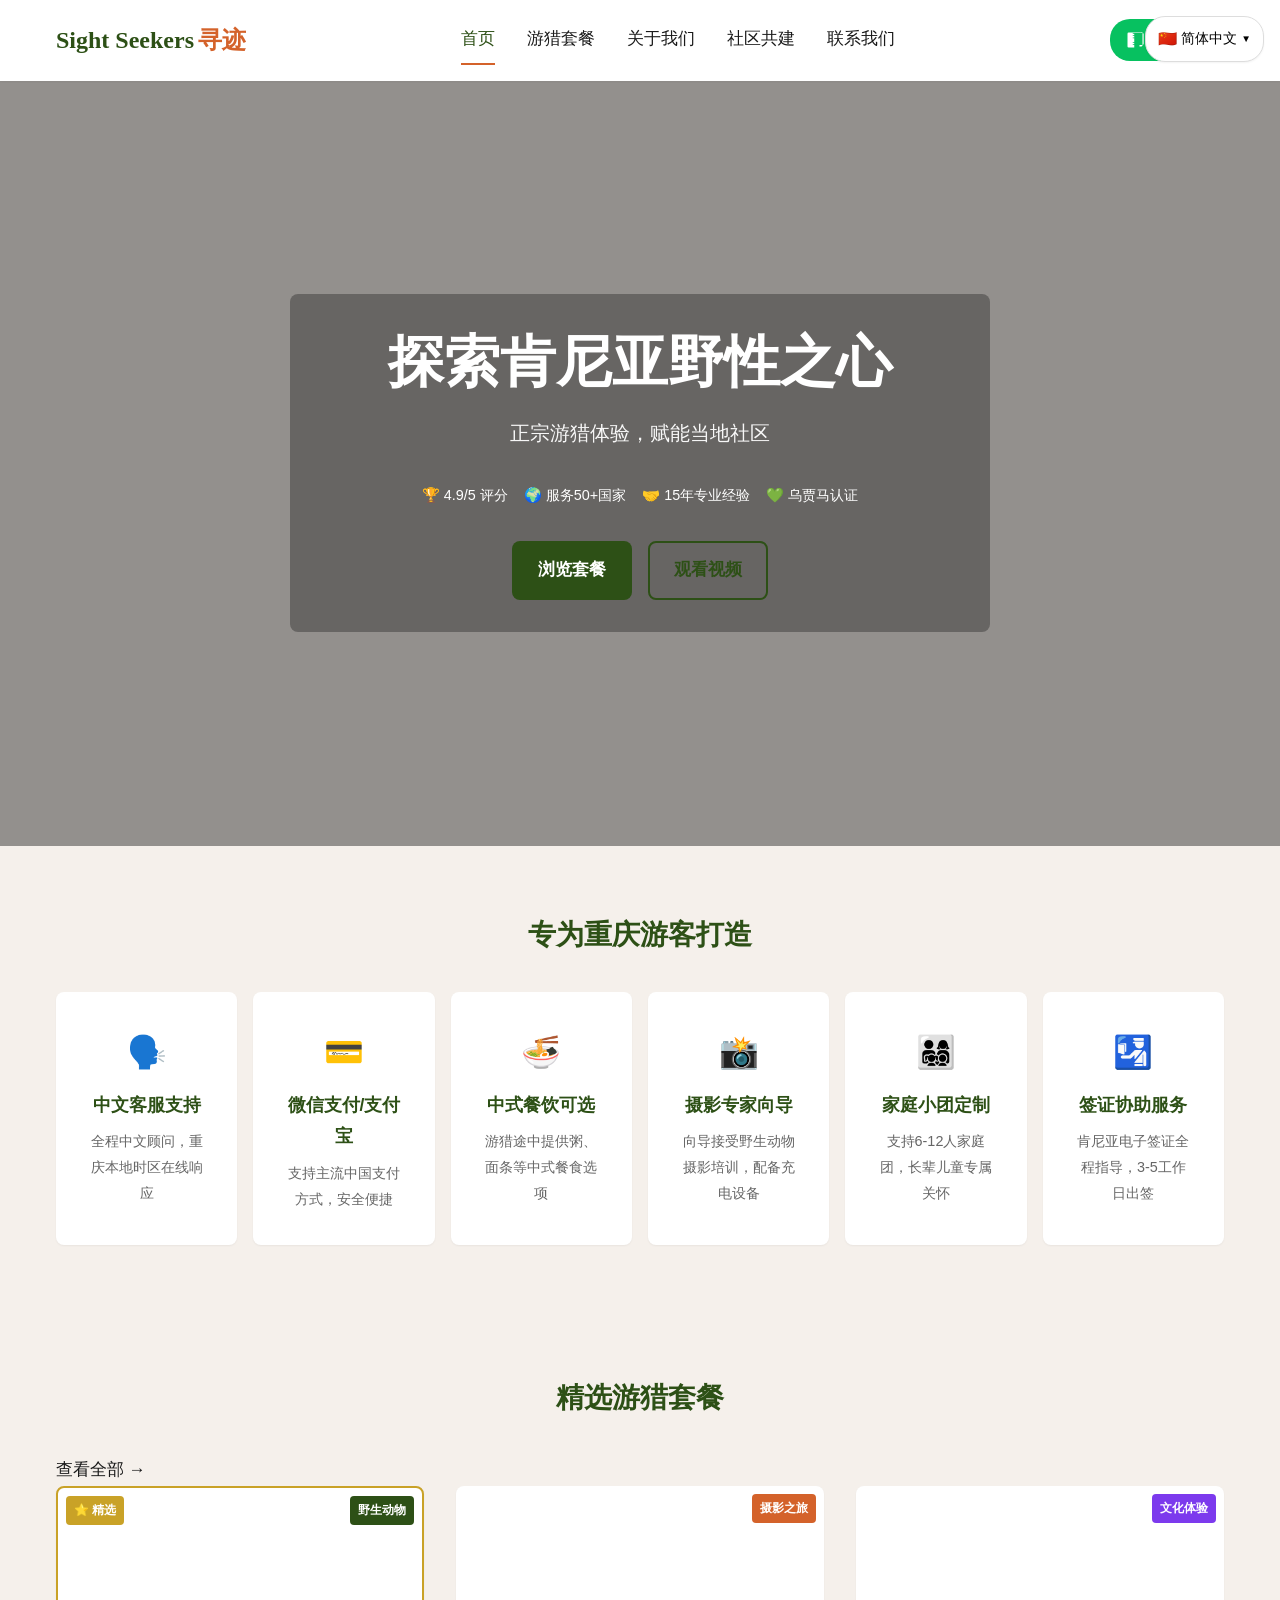
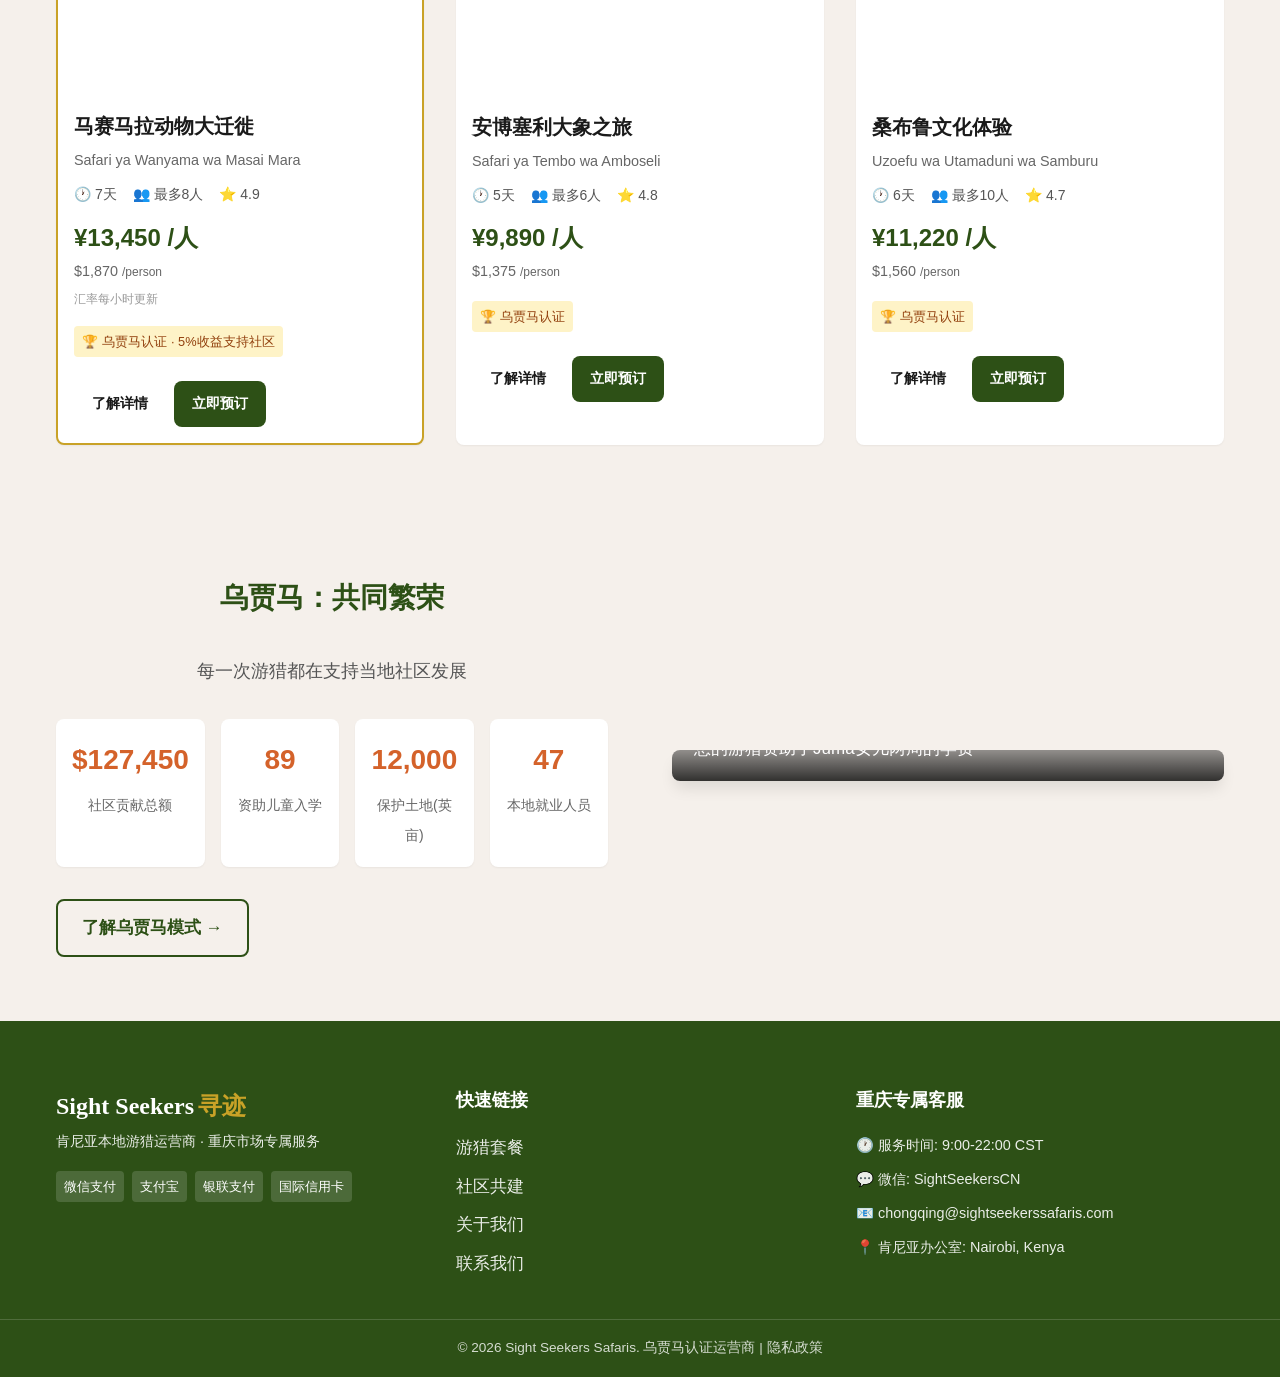
==== index.html @ 6fc40a9f "Initial commit" ====
<!DOCTYPE html>
<html lang="zh-CN">
<head>
  <meta charset="UTF-8" />
  <meta name="viewport" content="width=device-width, initial-scale=1.0" />
  
  <!-- Baidu SEO -->
  <meta name="keywords" content="肯尼亚游猎,重庆出发,马赛马拉,动物大迁徙,非洲safari,肯尼亚旅游,微信支付" />
  <meta name="description" content="寻迹游猎 - 重庆专属肯尼亚游猎服务。正宗非洲野生动物体验，支持微信支付，中文客服全程陪同。乌贾马社区共建，每一次旅行都支持当地发展。" />
  <meta name="baidu-site-verification" content="REPLACE_WITH_YOUR_BAIDU_CODE" />
  
  <!-- Open Graph / WeChat Share -->
  <meta property="og:title" content="寻迹游猎 | 肯尼亚正宗游猎体验" />
  <meta property="og:description" content="重庆出发，探索非洲野性之心。微信支付✓ 中文服务✓ 小团定制✓" />
  <meta property="og:image" content="/images/og-share.jpg" />
  <meta property="og:image:width" content="1200" />
  <meta property="og:image:height" content="630" />
  <meta property="og:type" content="website" />
  <meta property="og:locale" content="zh_CN" />
  
  <!-- Hreflang for SEO -->
  <link rel="alternate" hreflang="en" href="https://www.sightseekerssafaris.com/" />
  <link rel="alternate" hreflang="zh-CN" href="https://www.sightseekerssafaris.com/zh/" />
  <link rel="alternate" hreflang="sw" href="https://www.sightseekerssafaris.com/sw/" />
  <link rel="alternate" hreflang="x-default" href="https://www.sightseekerssafaris.com/" />
  
  <title>寻迹游猎 | 肯尼亚游猎专家 - 重庆专属服务</title>
  
  <!-- Stylesheets -->
  <link rel="stylesheet" href="/css/main.css" />
  <link rel="stylesheet" href="/css/china.css" />
  
  <!-- Preconnect for performance -->
  <link rel="preconnect" href="https://fonts.googleapis.com" />
  <link rel="dns-prefetch" href="https://api.exchangerate-api.com" />
</head>
<body class="font-chinese bg-neutral-light text-neutral-dark">

  <!-- Language Switcher -->
  <div class="lang-switcher" id="langSwitcher">
    <button class="lang-btn" aria-expanded="false" aria-label="切换语言">
      <span class="flag">🇨🇳</span> 简体中文 <span class="arrow">▼</span>
    </button>
    <ul class="lang-dropdown" role="menu">
      <li role="menuitem"><a href="#" data-lang="en"><span class="flag">🇺🇸</span> English</a></li>
      <li role="menuitem"><a href="#" data-lang="zh" class="active"><span class="flag">🇨🇳</span> 简体中文</a></li>
      <li role="menuitem"><a href="#" data-lang="sw"><span class="flag">🇰🇪</span> Kiswahili</a></li>
    </ul>
  </div>

  <!-- Header -->
  <header class="site-header">
    <div class="container header-inner">
      <a href="/" class="logo">
        <span class="logo-text">Sight Seekers<span class="logo-cn">寻迹</span></span>
      </a>
      
      <button class="menu-toggle" aria-label="Toggle menu" aria-expanded="false">
        <span class="hamburger"></span>
      </button>
      
      <nav class="main-nav" aria-label="主导航">
        <a href="/" class="active" data-i18n="nav.home">首页</a>
        <a href="/packages.html" data-i18n="nav.packages">游猎套餐</a>
        <a href="/about.html" data-i18n="nav.about">关于我们</a>
        <a href="/about.html#ujamaa" data-i18n="nav.ujamaa">社区共建</a>
        <a href="/contact.html" data-i18n="nav.contact">联系我们</a>
      </nav>
      
      <!-- WeChat CTA -->
      <button class="wechat-cta" id="wechatBtn" aria-label="添加微信客服">
        <svg class="wechat-icon" viewBox="0 0 24 24"><path fill="currentColor" d="M20.5 2h-17A1.5 1.5 0 002 3.5v17A1.5 1.5 0 003.5 22H11v-3.5h-2v-1h2v-2H9v-1h2V9.5H9v-1h2V6.5h-2v-1h2V3.5h-2v-1h13a1.5 1.5 0 011.5 1.5v13a1.5 1.5 0 01-1.5 1.5H18v2h2.5a1.5 1.5 0 001.5-1.5v-17A1.5 1.5 0 0020.5 2z"/></svg>
        <span class="wechat-text" data-i18n="wechat.scan">扫码咨询</span>
      </button>
    </div>
  </header>

  <!-- Hero Section -->
  <section class="hero" style="background-image: linear-gradient(rgba(0,0,0,0.4), rgba(0,0,0,0.4)), url('/images/placeholder-hero.webp');">
    <div class="container hero-content">
      <h1 class="hero-title" data-i18n="hero.title">探索肯尼亚野性之心</h1>
      <p class="hero-subtitle" data-i18n="hero.subtitle">重庆专属游猎服务 · 微信支付 ✓ 中文客服 ✓ 小团定制 ✓</p>
      
      <div class="trust-bar">
        <span>🏆 <span data-i18n="trust.rating">4.9/5 评分</span></span>
        <span>🌍 <span data-i18n="trust.countries">服务50+国家</span></span>
        <span>🤝 <span data-i18n="trust.experience">15年专业经验</span></span>
        <span>💚 <span data-i18n="trust.ujamaa">乌贾马认证</span></span>
      </div>
      
      <div class="hero-ctas">
        <a href="/packages.html" class="btn btn-primary" data-i18n="hero.browse">浏览套餐</a>
        <button class="btn btn-outline" id="videoBtn" data-i18n="hero.video">观看视频</button>
      </div>
    </div>
  </section>

  <!-- China-Specific Value Props -->
  <section class="china-features section">
    <div class="container">
      <h2 class="section-title" data-i18n="china.title">专为重庆游客打造</h2>
      <div class="features-grid">
        <div class="feature-card">
          <div class="feature-icon">🗣️</div>
          <h3 data-i18n="china.support.title">中文客服支持</h3>
          <p data-i18n="china.support.desc">全程中文顾问，重庆本地时区在线响应</p>
        </div>
        <div class="feature-card">
          <div class="feature-icon">💳</div>
          <h3 data-i18n="china.payment.title">微信支付/支付宝</h3>
          <p data-i18n="china.payment.desc">支持主流中国支付方式，安全便捷</p>
        </div>
        <div class="feature-card">
          <div class="feature-icon">🍜</div>
          <h3 data-i18n="china.dining.title">中式餐饮可选</h3>
          <p data-i18n="china.dining.desc">游猎途中提供粥、面条等中式餐食选项</p>
        </div>
        <div class="feature-card">
          <div class="feature-icon">📸</div>
          <h3 data-i18n="china.photo.title">摄影专家向导</h3>
          <p data-i18n="china.photo.desc">向导接受野生动物摄影培训，配备充电设备</p>
        </div>
        <div class="feature-card">
          <div class="feature-icon">👨‍👩‍👧‍👦</div>
          <h3 data-i18n="china.groups.title">家庭小团定制</h3>
          <p data-i18n="china.groups.desc">支持6-12人家庭团，长辈儿童专属关怀</p>
        </div>
        <div class="feature-card">
          <div class="feature-icon">🛂</div>
          <h3 data-i18n="china.visa.title">签证协助服务</h3>
          <p data-i18n="china.visa.desc">肯尼亚电子签证全程指导，3-5工作日出签</p>
        </div>
      </div>
    </div>
  </section>

  <!-- Featured Packages -->
  <section class="packages-preview section">
    <div class="container">
      <div class="section-header">
        <h2 class="section-title" data-i18n="packages.title">精选游猎套餐</h2>
        <a href="/packages.html" class="view-all" data-i18n="packages.viewAll">查看全部 →</a>
      </div>
      
      <div class="packages-grid">
        <!-- Package Card 1 -->
        <article class="package-card featured" data-package="masai-mara">
          <div class="package-image">
            <img src="/images/placeholder-package.webp" alt="马赛马拉动物大迁徙" loading="lazy" />
            <span class="badge featured-badge" data-i18n="packages.badge.featured">⭐ 精选</span>
            <span class="badge wildlife-badge" data-i18n="packages.badge.wildlife">野生动物</span>
          </div>
          <div class="package-content">
            <h3 class="package-title" data-i18n="packages.masai.title">马赛马拉动物大迁徙</h3>
            <p class="package-subtitle">Safari ya Wanyama wa Masai Mara</p>
            
            <div class="package-meta">
              <span>🕐 <span data-i18n="packages.duration" data-days="7">7天</span></span>
              <span>👥 <span data-i18n="packages.maxGuests" data-count="8">最多8人</span></span>
              <span>⭐ 4.9</span>
            </div>
            
            <div class="package-price" data-price-usd="1870">
              <span class="price-cny">¥13,450 <small>/人</small></span>
              <span class="price-usd">$1,870 <small>/person</small></span>
              <small class="rate-note" data-i18n="packages.rateNote">汇率每小时更新</small>
            </div>
            
            <div class="ujamaa-badge">
              🏆 <span data-i18n="ujamaa.certified">乌贾马认证</span> · 5%收益支持社区
            </div>
            
            <div class="package-actions">
              <a href="/package-detail.html?pkg=masai-mara" class="btn btn-sm" data-i18n="packages.learnMore">了解详情</a>
              <button class="btn btn-primary btn-sm" data-book="masai-mara" data-i18n="packages.bookNow">立即预订</button>
            </div>
          </div>
        </article>
        
        <!-- Package Card 2 -->
        <article class="package-card" data-package="amboseli">
          <div class="package-image">
            <img src="/images/placeholder-package.webp" alt="安博塞利大象之旅" loading="lazy" />
            <span class="badge photography-badge" data-i18n="packages.badge.photography">摄影之旅</span>
          </div>
          <div class="package-content">
            <h3 class="package-title" data-i18n="packages.amboseli.title">安博塞利大象之旅</h3>
            <p class="package-subtitle">Safari ya Tembo wa Amboseli</p>
            <div class="package-meta">
              <span>🕐 <span data-i18n="packages.duration" data-days="5">5天</span></span>
              <span>👥 <span data-i18n="packages.maxGuests" data-count="6">最多6人</span></span>
              <span>⭐ 4.8</span>
            </div>
            <div class="package-price" data-price-usd="1375">
              <span class="price-cny">¥9,890 <small>/人</small></span>
              <span class="price-usd">$1,375 <small>/person</small></span>
            </div>
            <div class="ujamaa-badge">🏆 <span data-i18n="ujamaa.certified">乌贾马认证</span></div>
            <div class="package-actions">
              <a href="/package-detail.html?pkg=amboseli" class="btn btn-sm" data-i18n="packages.learnMore">了解详情</a>
              <button class="btn btn-primary btn-sm" data-book="amboseli" data-i18n="packages.bookNow">立即预订</button>
            </div>
          </div>
        </article>
        
        <!-- Package Card 3 -->
        <article class="package-card" data-package="samburu">
          <div class="package-image">
            <img src="/images/placeholder-package.webp" alt="桑布鲁文化体验" loading="lazy" />
            <span class="badge cultural-badge" data-i18n="packages.badge.cultural">文化体验</span>
          </div>
          <div class="package-content">
            <h3 class="package-title" data-i18n="packages.samburu.title">桑布鲁文化体验</h3>
            <p class="package-subtitle">Uzoefu wa Utamaduni wa Samburu</p>
            <div class="package-meta">
              <span>🕐 <span data-i18n="packages.duration" data-days="6">6天</span></span>
              <span>👥 <span data-i18n="packages.maxGuests" data-count="10">最多10人</span></span>
              <span>⭐ 4.7</span>
            </div>
            <div class="package-price" data-price-usd="1560">
              <span class="price-cny">¥11,230 <small>/人</small></span>
              <span class="price-usd">$1,560 <small>/person</small></span>
            </div>
            <div class="ujamaa-badge">🏆 <span data-i18n="ujamaa.certified">乌贾马认证</span></div>
            <div class="package-actions">
              <a href="/package-detail.html?pkg=samburu" class="btn btn-sm" data-i18n="packages.learnMore">了解详情</a>
              <button class="btn btn-primary btn-sm" data-book="samburu" data-i18n="packages.bookNow">立即预订</button>
            </div>
          </div>
        </article>
      </div>
    </div>
  </section>

  <!-- Ujamaa Impact Section -->
  <section id="ujamaa" class="ujamaa-section section">
    <div class="container">
      <div class="ujamaa-grid">
        <div class="ujamaa-content">
          <h2 class="section-title" data-i18n="ujamaa.title">乌贾马：共同繁荣</h2>
          <p class="ujamaa-subtitle" data-i18n="ujamaa.subtitle">每一次游猎都在支持肯尼亚当地社区发展</p>
          
          <div class="impact-dashboard">
            <div class="impact-item">
              <span class="impact-number" data-count="127450">$127,450</span>
              <span class="impact-label" data-i18n="ujamaa.impact.contributions">社区贡献总额</span>
            </div>
            <div class="impact-item">
              <span class="impact-number" data-count="89">89</span>
              <span class="impact-label" data-i18n="ujamaa.impact.education">资助儿童入学</span>
            </div>
            <div class="impact-item">
              <span class="impact-number" data-count="12000">12,000</span>
              <span class="impact-label" data-i18n="ujamaa.impact.conservation">保护土地(英亩)</span>
            </div>
            <div class="impact-item">
              <span class="impact-number" data-count="47">47</span>
              <span class="impact-label" data-i18n="ujamaa.impact.employment">本地就业人员</span>
            </div>
          </div>
          
          <a href="/about.html#ujamaa" class="btn btn-outline" data-i18n="ujamaa.learnMore">了解乌贾马模式 →</a>
        </div>
        <div class="ujamaa-visual">
          <img src="/images/placeholder-package.webp" alt="乌贾马社区合作" loading="lazy" />
          <div class="ujamaa-overlay">
            <p data-i18n="ujamaa.testimonial">"您的游猎资助了Juma女儿两周的学费"</p>
          </div>
        </div>
      </div>
    </div>
  </section>

  <!-- WeChat Modal -->
  <div class="modal" id="wechatModal" aria-hidden="true" role="dialog">
    <div class="modal-content">
      <button class="modal-close" aria-label="关闭">&times;</button>
      <h3 id="wechatModalTitle" data-i18n="wechat.modal.title">添加微信客服</h3>
      <p class="modal-instructions" data-i18n="wechat.modal.instructions">
        1. 打开微信<br/>
        2. 点击 "发现" → "扫一扫"<br/>
        3. 扫描下方二维码
      </p>
      <div class="qr-container">
        <img src="/images/wechat-qr-placeholder.png" alt="寻迹游猎微信二维码" class="qr-code" />
      </div>
      <div class="wechat-id">
        <span data-i18n="wechat.id.label">微信号:</span>
        <strong id="wechatId">SightSeekersCN</strong>
        <button class="copy-btn" data-copy="SightSeekersCN" data-i18n="wechat.copy">复制</button>
      </div>
    </div>
  </div>

  <!-- Footer -->
  <footer class="site-footer">
    <div class="container footer-grid">
      <div class="footer-brand">
        <span class="logo-text logo-white">Sight Seekers<span class="logo-cn">寻迹</span></span>
        <p data-i18n="footer.tagline">肯尼亚本地游猎运营商 · 重庆市场专属服务</p>
        <div class="payment-methods">
          <span class="payment-badge" data-i18n="payment.wechat">微信支付</span>
          <span class="payment-badge" data-i18n="payment.alipay">支付宝</span>
          <span class="payment-badge" data-i18n="payment.unionpay">银联</span>
          <span class="payment-badge" data-i18n="payment.card">国际信用卡</span>
        </div>
      </div>
      <div class="footer-links">
        <h4 data-i18n="footer.links.title">快速链接</h4>
        <ul>
          <li><a href="/packages.html" data-i18n="nav.packages">游猎套餐</a></li>
          <li><a href="/about.html#ujamaa" data-i18n="nav.ujamaa">社区共建</a></li>
          <li><a href="/about.html" data-i18n="nav.about">关于我们</a></li>
          <li><a href="/contact.html" data-i18n="nav.contact">联系我们</a></li>
        </ul>
      </div>
      <div class="footer-contact">
        <h4 data-i18n="footer.contact.title">重庆专属客服</h4>
        <p>🕐 <span data-i18n="footer.contact.hours">服务时间: 9:00-22:00 CST</span></p>
        <p>💬 <span data-i18n="footer.contact.wechat">微信: SightSeekersCN</span></p>
        <p>📧 chongqing@sightseekerssafaris.com</p>
        <p>📍 <span data-i18n="footer.contact.location">肯尼亚办公室: Nairobi, Kenya</span></p>
      </div>
    </div>
    <div class="footer-bottom">
      <p>&copy; 2026 Sight Seekers Safaris. <span data-i18n="footer.copyright">乌贾马认证运营商</span> | <a href="/privacy.html" data-i18n="footer.privacy">隐私政策</a></p>
    </div>
  </footer>

  <!-- Scripts -->
  <script src="/js/i18n.js"></script>
  <script src="/js/currency.js"></script>
  <script src="/js/wechat.js"></script>
  <script src="/js/app.js"></script>
  
  <!-- Baidu Analytics (replace with your ID) -->
  <script>
    var _hmt = _hmt || [];
    (function() {
      var hm = document.createElement("script");
      hm.src = "https://hm.baidu.com/hm.js?REPLACE_WITH_YOUR_BAIDU_ID";
      var s = document.getElementsByTagName("script")[0];
      s.parentNode.insertBefore(hm, s);
    })();
  </script>
</body>
</html>
---- css/main.css ----
/* ===== CSS Variables ===== */
:root {
  /* Colors - Ujamaa Palette */
  --color-primary: #2D5016;
  --color-secondary: #D4622A;
  --color-accent: #C9A227;
  --color-neutral-dark: #1A1A1A;
  --color-neutral-light: #F5F0EB;
  --color-success: #16A34A;
  --color-error: #DC2626;
  
  /* Typography - Chinese Optimized */
  --font-chinese: "PingFang SC", "Microsoft YaHei", "Noto Sans SC", system-ui, sans-serif;
  --font-english: "Inter", "Source Sans Pro", system-ui, sans-serif;
  --font-heading: "Noto Serif SC", "ZCOOL XiaoWei", serif;
  
  --font-size-base: 16px;
  --font-size-base-chinese: 17px;
  --line-height-chinese: 1.8;
  
  /* Spacing */
  --container-max: 1200px;
  --spacing-sm: 0.5rem;
  --spacing-md: 1rem;
  --spacing-lg: 2rem;
  --spacing-xl: 4rem;
  
  /* Shadows & Borders */
  --shadow-sm: 0 1px 2px rgba(0,0,0,0.05);
  --shadow-md: 0 4px 6px -1px rgba(0,0,0,0.1);
  --shadow-lg: 0 10px 15px -3px rgba(0,0,0,0.1);
  --border-radius: 8px;
  
  /* Transitions */
  --transition-fast: 150ms ease;
  --transition-normal: 300ms ease;
}

/* ===== Base Reset ===== */
*, *::before, *::after { box-sizing: border-box; margin: 0; padding: 0; }
html { scroll-behavior: smooth; }
body {
  font-family: var(--font-chinese);
  font-size: var(--font-size-base-chinese);
  line-height: var(--line-height-chinese);
  color: var(--color-neutral-dark);
  background: var(--color-neutral-light);
  -webkit-font-smoothing: antialiased;
  text-rendering: optimizeLegibility;
}
img { max-width: 100%; height: auto; display: block; }
a { color: inherit; text-decoration: none; }
button { font: inherit; cursor: pointer; border: none; background: none; }

/* ===== Utilities ===== */
.container {
  width: 100%;
  max-width: var(--container-max);
  margin: 0 auto;
  padding: 0 var(--spacing-md);
}
.section { padding: var(--spacing-xl) 0; }
.section-title {
  font-family: var(--font-heading);
  font-size: 1.75rem;
  font-weight: 700;
  color: var(--color-primary);
  margin-bottom: var(--spacing-lg);
  text-align: center;
}
.btn {
  display: inline-flex;
  align-items: center;
  justify-content: center;
  padding: 0.75rem 1.5rem;
  border-radius: var(--border-radius);
  font-weight: 600;
  cursor: pointer;
  transition: all var(--transition-fast);
  border: 2px solid transparent;
  min-height: 48px;
}
.btn-primary {
  background: var(--color-primary);
  color: white;
}
.btn-primary:hover {
  background: #234012;
  transform: translateY(-1px);
  box-shadow: var(--shadow-md);
}
.btn-outline {
  background: transparent;
  border-color: var(--color-primary);
  color: var(--color-primary);
}
.btn-outline:hover {
  background: var(--color-primary);
  color: white;
}
.btn-sm { padding: 0.5rem 1rem; min-height: 40px; font-size: 0.9rem; }

/* ===== Header ===== */
.site-header {
  position: sticky;
  top: 0;
  z-index: 100;
  background: white;
  box-shadow: var(--shadow-sm);
  padding: var(--spacing-md) 0;
}
.header-inner {
  display: flex;
  align-items: center;
  justify-content: space-between;
  gap: var(--spacing-md);
}
.logo-text {
  font-family: var(--font-heading);
  font-size: 1.5rem;
  font-weight: 700;
  color: var(--color-primary);
}
.logo-cn {
  font-family: var(--font-chinese);
  margin-left: 0.25rem;
  color: var(--color-secondary);
}
.logo-white { color: white; }
.logo-white .logo-cn { color: var(--color-accent); }

.menu-toggle {
  display: block;
  width: 40px;
  height: 40px;
  position: relative;
}
.hamburger, .hamburger::before, .hamburger::after {
  content: '';
  position: absolute;
  width: 24px;
  height: 2px;
  background: var(--color-neutral-dark);
  left: 8px;
  transition: var(--transition-fast);
}
.hamburger { top: 19px; }
.hamburger::before { top: -8px; }
.hamburger::after { top: 8px; }

.main-nav {
  display: none;
  gap: var(--spacing-lg);
}
.main-nav a {
  color: var(--color-neutral-dark);
  font-weight: 500;
  padding: var(--spacing-sm) 0;
  border-bottom: 2px solid transparent;
  transition: border-color var(--transition-fast);
}
.main-nav a:hover, .main-nav a.active {
  border-color: var(--color-secondary);
  color: var(--color-primary);
}

.wechat-cta {
  display: flex;
  align-items: center;
  gap: 0.5rem;
  padding: 0.5rem 1rem;
  background: #07C160;
  color: white;
  border-radius: 20px;
  font-weight: 600;
  font-size: 0.9rem;
  transition: transform var(--transition-fast);
}
.wechat-cta:hover { transform: translateY(-1px); }
.wechat-icon { width: 18px; height: 18px; }

/* ===== Language Switcher ===== */
.lang-switcher {
  position: fixed;
  top: var(--spacing-md);
  right: var(--spacing-md);
  z-index: 200;
}
.lang-btn {
  display: flex;
  align-items: center;
  gap: 0.25rem;
  padding: 0.5rem 0.75rem;
  background: white;
  border: 1px solid #ddd;
  border-radius: 20px;
  font-size: 0.875rem;
  box-shadow: var(--shadow-sm);
}
.lang-dropdown {
  position: absolute;
  top: 100%;
  right: 0;
  margin-top: 0.5rem;
  background: white;
  border-radius: var(--border-radius);
  box-shadow: var(--shadow-lg);
  min-width: 160px;
  display: none;
  flex-direction: column;
  overflow: hidden;
}
.lang-switcher:hover .lang-dropdown,
.lang-btn[aria-expanded="true"] + .lang-dropdown {
  display: flex;
}
.lang-dropdown a {
  display: flex;
  align-items: center;
  gap: 0.5rem;
  padding: 0.75rem 1rem;
  color: var(--color-neutral-dark);
  transition: background var(--transition-fast);
}
.lang-dropdown a:hover,
.lang-dropdown a.active {
  background: var(--color-neutral-light);
  color: var(--color-primary);
  font-weight: 600;
}
.flag { font-size: 1.1em; }
.arrow { font-size: 0.7em; transition: transform var(--transition-fast); }
.lang-btn[aria-expanded="true"] .arrow { transform: rotate(180deg); }

/* ===== Hero ===== */
.hero {
  position: relative;
  min-height: 85vh;
  display: flex;
  align-items: center;
  justify-content: center;
  text-align: center;
  color: white;
  background-size: cover;
  background-position: center;
  padding: var(--spacing-xl) 0;
}
.hero-content {
  max-width: 700px;
  padding: var(--spacing-lg);
  background: rgba(0,0,0,0.3);
  border-radius: var(--border-radius);
}
.hero-title {
  font-family: var(--font-heading);
  font-size: 2.5rem;
  font-weight: 700;
  margin-bottom: var(--spacing-md);
  line-height: 1.3;
}
.hero-subtitle {
  font-size: 1.125rem;
  margin-bottom: var(--spacing-lg);
  opacity: 0.95;
}
.trust-bar {
  display: flex;
  flex-wrap: wrap;
  justify-content: center;
  gap: var(--spacing-md);
  margin-bottom: var(--spacing-lg);
  font-size: 0.9rem;
}
.trust-bar span {
  display: flex;
  align-items: center;
  gap: 0.25rem;
}
.hero-ctas {
  display: flex;
  gap: var(--spacing-md);
  justify-content: center;
  flex-wrap: wrap;
}

/* ===== China Features ===== */
.features-grid {
  display: grid;
  grid-template-columns: repeat(2, 1fr);
  gap: var(--spacing-md);
}
.feature-card {
  background: white;
  padding: var(--spacing-lg);
  border-radius: var(--border-radius);
  text-align: center;
  box-shadow: var(--shadow-sm);
  transition: transform var(--transition-fast), box-shadow var(--transition-fast);
}
.feature-card:hover {
  transform: translateY(-2px);
  box-shadow: var(--shadow-md);
}
.feature-icon { font-size: 2rem; margin-bottom: var(--spacing-sm); }
.feature-card h3 {
  font-size: 1.1rem;
  margin-bottom: var(--spacing-sm);
  color: var(--color-primary);
}
.feature-card p { font-size: 0.9rem; color: #666; }

/* ===== Packages ===== */
.packages-grid {
  display: grid;
  grid-template-columns: repeat(auto-fill, minmax(280px, 1fr));
  gap: var(--spacing-lg);
}
.package-card {
  background: white;
  border-radius: var(--border-radius);
  overflow: hidden;
  box-shadow: var(--shadow-sm);
  transition: transform var(--transition-fast), box-shadow var(--transition-fast);
}
.package-card:hover {
  transform: translateY(-4px);
  box-shadow: var(--shadow-lg);
}
.package-card.featured {
  border: 2px solid var(--color-accent);
}
.package-image {
  position: relative;
  aspect-ratio: 16/9;
  overflow: hidden;
}
.package-image img {
  width: 100%;
  height: 100%;
  object-fit: cover;
  transition: transform var(--transition-normal);
}
.package-card:hover .package-image img { transform: scale(1.05); }
.badge {
  position: absolute;
  top: var(--spacing-sm);
  padding: 0.25rem 0.5rem;
  border-radius: 4px;
  font-size: 0.75rem;
  font-weight: 600;
  color: white;
}
.featured-badge { left: var(--spacing-sm); background: var(--color-accent); }
.wildlife-badge { right: var(--spacing-sm); background: var(--color-primary); }
.photography-badge { right: var(--spacing-sm); background: var(--color-secondary); }
.cultural-badge { right: var(--spacing-sm); background: #7C3AED; }
.package-content { padding: var(--spacing-md); }
.package-title {
  font-size: 1.25rem;
  font-weight: 700;
  margin-bottom: 0.25rem;
  color: var(--color-neutral-dark);
}
.package-subtitle { font-size: 0.9rem; color: #666; margin-bottom: var(--spacing-sm); }
.package-meta {
  display: flex;
  gap: var(--spacing-md);
  font-size: 0.875rem;
  color: #555;
  margin-bottom: var(--spacing-sm);
}
.package-price { margin: var(--spacing-sm) 0; }
.price-cny {
  display: block;
  font-size: 1.5rem;
  font-weight: 700;
  color: var(--color-primary);
}
.price-usd { display: block; font-size: 0.9rem; color: #666; }
.rate-note { display: block; font-size: 0.75rem; color: #999; margin-top: 0.25rem; }
.ujamaa-badge {
  display: inline-flex;
  align-items: center;
  gap: 0.25rem;
  padding: 0.25rem 0.5rem;
  background: #FEF3C7;
  color: #92400E;
  border-radius: 4px;
  font-size: 0.8rem;
  margin: var(--spacing-sm) 0;
}
.package-actions {
  display: flex;
  gap: var(--spacing-sm);
  margin-top: var(--spacing-md);
}

/* ===== Ujamaa Section ===== */
.ujamaa-grid {
  display: grid;
  grid-template-columns: 1fr;
  gap: var(--spacing-xl);
  align-items: center;
}
.ujamaa-subtitle {
  font-size: 1.1rem;
  color: #555;
  margin-bottom: var(--spacing-lg);
  text-align: center;
}
.impact-dashboard {
  display: grid;
  grid-template-columns: repeat(2, 1fr);
  gap: var(--spacing-md);
  margin: var(--spacing-lg) 0;
}
.impact-item {
  text-align: center;
  padding: var(--spacing-md);
  background: white;
  border-radius: var(--border-radius);
  box-shadow: var(--shadow-sm);
}
.impact-number {
  display: block;
  font-size: 1.75rem;
  font-weight: 700;
  color: var(--color-secondary);
  margin-bottom: 0.25rem;
}
.impact-label { font-size: 0.875rem; color: #666; }
.ujamaa-visual {
  position: relative;
  border-radius: var(--border-radius);
  overflow: hidden;
  box-shadow: var(--shadow-lg);
}
.ujamaa-visual img { width: 100%; height: auto; display: block; }
.ujamaa-overlay {
  position: absolute;
  bottom: 0;
  left: 0;
  right: 0;
  padding: var(--spacing-md);
  background: linear-gradient(transparent, rgba(0,0,0,0.8));
  color: white;
  font-weight: 500;
}

/* ===== WeChat Modal ===== */
.modal {
  position: fixed;
  inset: 0;
  background: rgba(0,0,0,0.6);
  display: flex;
  align-items: center;
  justify-content: center;
  z-index: 1000;
  opacity: 0;
  visibility: hidden;
  transition: all var(--transition-normal);
}
.modal[aria-hidden="false"] { opacity: 1; visibility: visible; }
.modal-content {
  background: white;
  padding: var(--spacing-lg);
  border-radius: var(--border-radius);
  max-width: 400px;
  width: 90%;
  text-align: center;
  position: relative;
}
.modal-close {
  position: absolute;
  top: var(--spacing-sm);
  right: var(--spacing-sm);
  font-size: 1.5rem;
  color: #666;
}
.modal-instructions {
  margin: var(--spacing-lg) 0;
  text-align: left;
  line-height: 1.6;
}
.qr-container { margin: var(--spacing-md) 0; }
.qr-code {
  width: 200px;
  height: 200px;
  border: 4px solid var(--color-primary);
  border-radius: var(--border-radius);
}
.wechat-id {
  display: flex;
  align-items: center;
  justify-content: center;
  gap: var(--spacing-sm);
  margin-top: var(--spacing-md);
  font-size: 0.9rem;
}
.copy-btn {
  background: var(--color-primary);
  color: white;
  padding: 0.25rem 0.5rem;
  border-radius: 4px;
  font-size: 0.8rem;
}

/* ===== Footer ===== */
.site-footer {
  background: var(--color-primary);
  color: white;
  padding: var(--spacing-xl) 0 var(--spacing-md);
}
.footer-grid {
  display: grid;
  grid-template-columns: repeat(auto-fit, minmax(200px, 1fr));
  gap: var(--spacing-lg);
  margin-bottom: var(--spacing-lg);
}
.footer-brand p { font-size: 0.9rem; opacity: 0.9; margin-bottom: var(--spacing-md); }
.payment-methods { display: flex; flex-wrap: wrap; gap: var(--spacing-sm); }
.payment-badge {
  background: rgba(255,255,255,0.15);
  padding: 0.25rem 0.5rem;
  border-radius: 4px;
  font-size: 0.8rem;
}
.footer-links h4, .footer-contact h4 {
  font-size: 1.1rem;
  margin-bottom: var(--spacing-md);
}
.footer-links ul { list-style: none; }
.footer-links li { margin-bottom: var(--spacing-sm); }
.footer-links a { color: white; opacity: 0.9; transition: opacity var(--transition-fast); }
.footer-links a:hover { opacity: 1; }
.footer-contact p { font-size: 0.9rem; margin-bottom: var(--spacing-sm); opacity: 0.9; }
.footer-bottom {
  text-align: center;
  padding-top: var(--spacing-md);
  border-top: 1px solid rgba(255,255,255,0.2);
  font-size: 0.85rem;
  opacity: 0.8;
}
.footer-bottom a { color: white; }

/* ===== Responsive ===== */
@media (min-width: 640px) {
  .features-grid { grid-template-columns: repeat(3, 1fr); }
  .impact-dashboard { grid-template-columns: repeat(4, 1fr); }
}

@media (min-width: 1024px) {
  .menu-toggle { display: none; }
  .main-nav { display: flex; }
  .hero-title { font-size: 3.5rem; }
  .hero-subtitle { font-size: 1.25rem; }
  .features-grid { grid-template-columns: repeat(6, 1fr); }
  .ujamaa-grid { grid-template-columns: 1fr 1fr; }
  .package-actions { flex-direction: row; }
}

@media (max-width: 639px) {
  .btn { min-height: 52px; }
  .package-actions { flex-direction: column; }
  .package-actions .btn { width: 100%; }
}
---- css/china.css ----
/* China-specific font loading fallbacks */
.font-chinese {
  font-family: "PingFang SC", "Microsoft YaHei", "Noto Sans SC", "Heiti SC", sans-serif;
}

/* Increased line height for CJK readability */
.font-chinese p,
.font-chinese li,
.font-chinese .hero-subtitle,
.font-chinese .feature-card p {
  line-height: 1.8;
}

/* Red/Gold accents for Chinese promotions */
.china-promo {
  background: linear-gradient(135deg, #C9A227 0%, #D4622A 100%);
  color: white;
  padding: 0.25rem 0.75rem;
  border-radius: 20px;
  font-weight: 600;
  font-size: 0.85rem;
}

/* WeChat green accent */
.wechat-accent {
  color: #07C160;
  font-weight: 600;
}

/* Baidu-friendly meta spacing */
@media print {
  .no-print { display: none !important; }
}

/* Mobile: sticky WeChat CTA */
@media (max-width: 639px) {
  .wechat-cta-mobile {
    position: fixed;
    bottom: 16px;
    right: 16px;
    z-index: 90;
    background: #07C160;
    color: white;
    padding: 0.75rem 1rem;
    border-radius: 24px;
    display: flex;
    align-items: center;
    gap: 0.5rem;
    box-shadow: 0 4px 12px rgba(7, 193, 96, 0.4);
    font-weight: 600;
  }
  .wechat-cta-mobile .wechat-icon { width: 20px; height: 20px; }
}

/* Avoid unlucky number 4 in pricing displays */
.price-cny[data-price*="4"] {
  /* Optional: add subtle animation to draw attention away from "4" */
  animation: none;
}

/* Lucky number 8 highlight */
.price-cny:contains("8") {
  /* Note: :contains() isn't valid CSS; use JS to add class if needed */
}

/* Dark mode support for OLED mobile screens */
@media (prefers-color-scheme: dark) {
  :root {
    --color-neutral-dark: #F5F5F5;
    --color-neutral-light: #121212;
  }
  body { background: #0a0a0a; color: #f5f5f5; }
  .site-header, .package-card, .feature-card, .modal-content { background: #1e1e1e; }
  .main-nav a { color: #f5f5f5; }
  .price-cny { color: #4ADE80; }
}
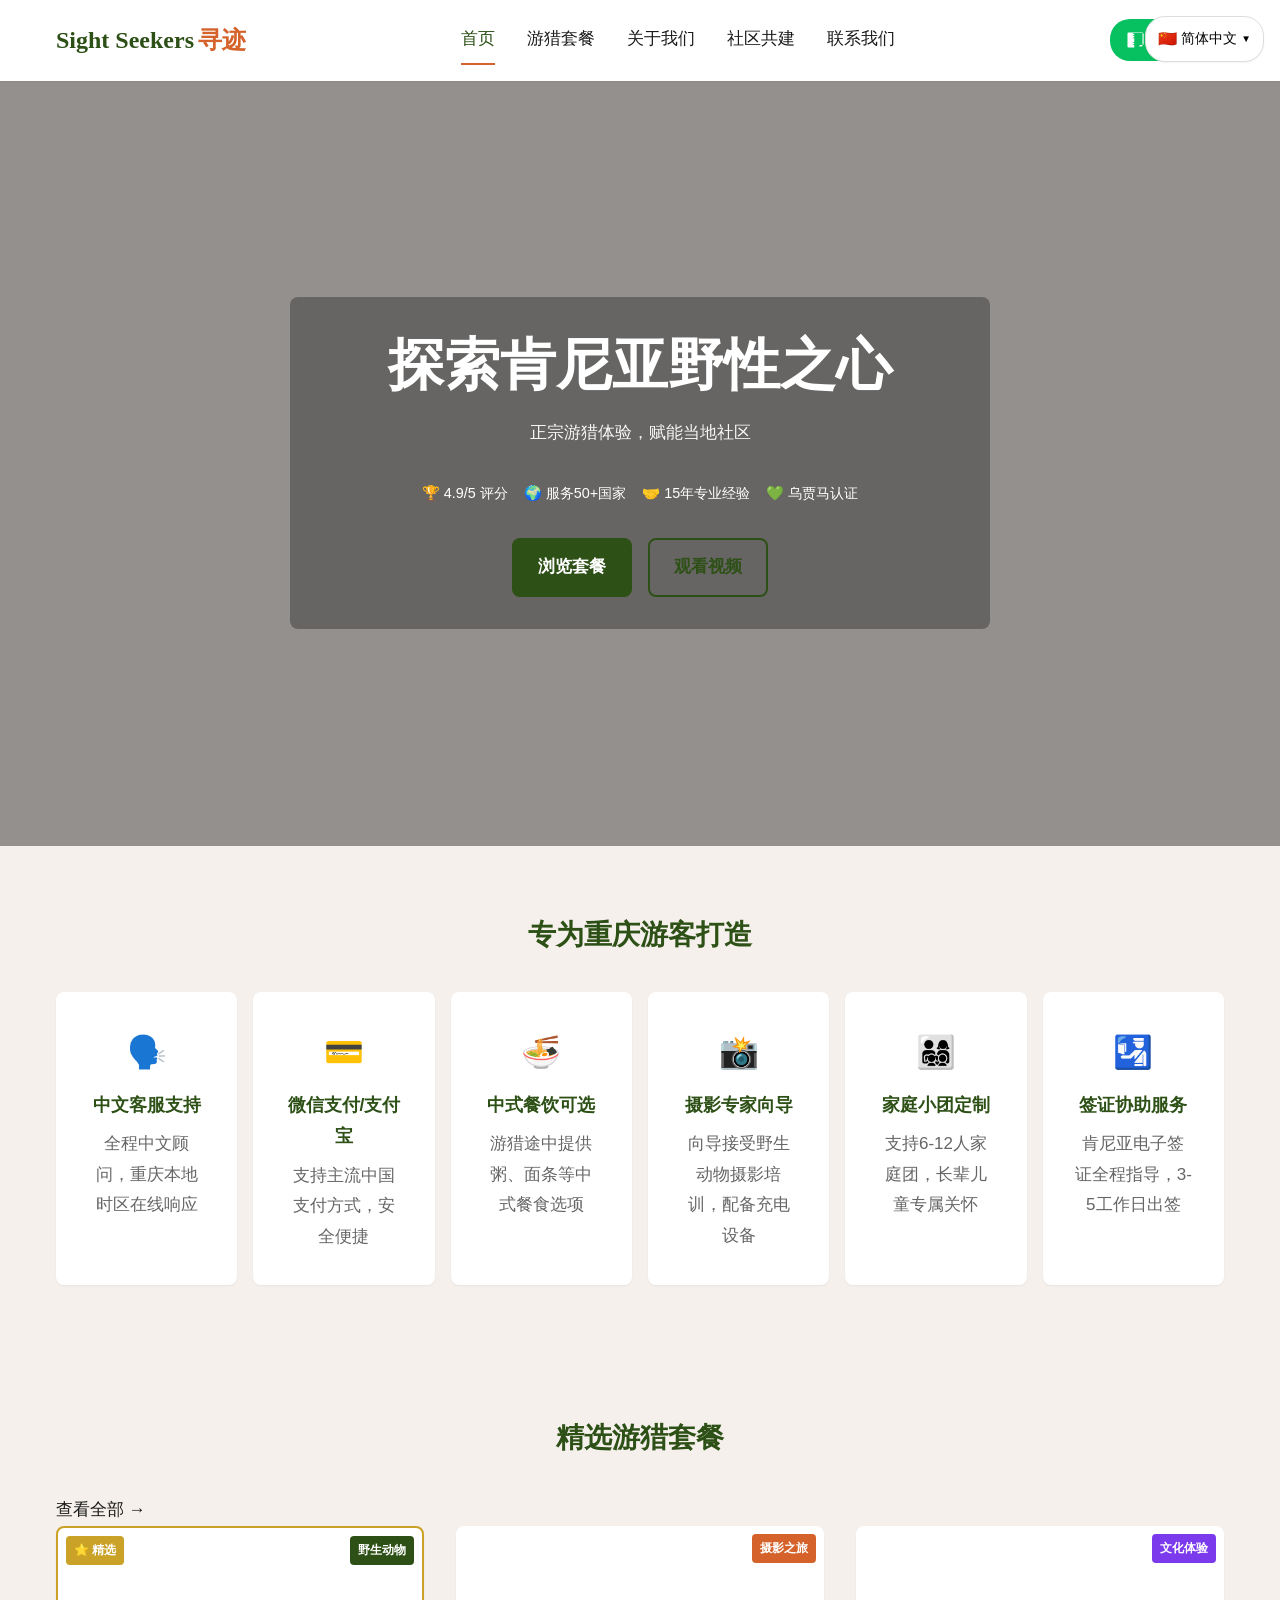
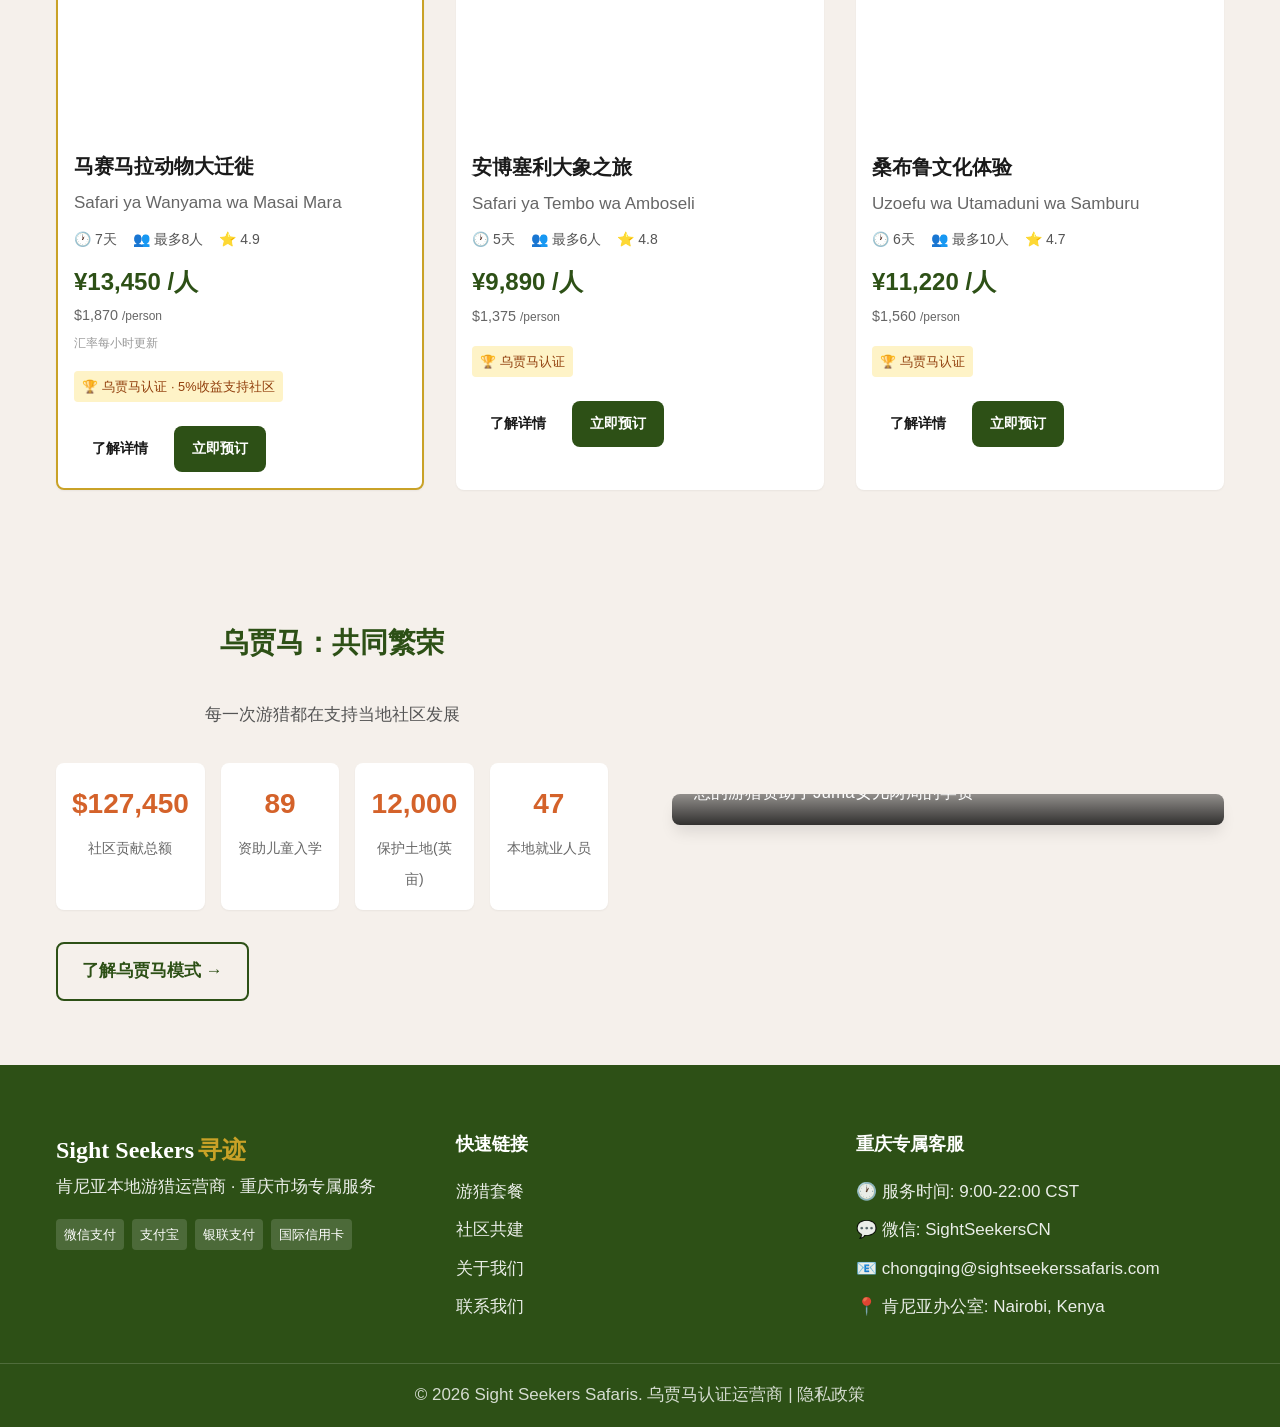
==== commit 9685a87e: "update wechat id test" ====
--- a/index.html
+++ b/index.html
@@ -286,7 +286,7 @@
       </div>
       <div class="wechat-id">
         <span data-i18n="wechat.id.label">微信号:</span>
-        <strong id="wechatId">SightSeekersCN</strong>
+        <strong id="wechatId">Paperplanesanthangs</strong>
         <button class="copy-btn" data-copy="SightSeekersCN" data-i18n="wechat.copy">复制</button>
       </div>
     </div>
--- a/css/china.css
+++ b/css/china.css
@@ -1,76 +1,82 @@
-/* China-specific font loading fallbacks */
+/* ===== CJK Typography & Readability ===== */
 .font-chinese {
   font-family: "PingFang SC", "Microsoft YaHei", "Noto Sans SC", "Heiti SC", sans-serif;
 }
 
-/* Increased line height for CJK readability */
-.font-chinese p,
-.font-chinese li,
-.font-chinese .hero-subtitle,
-.font-chinese .feature-card p {
+/* Chinese requires +15% font size & 1.8 line-height for CJK clarity */
+html[lang="zh-CN"] body,
+html[lang="zh-CN"] p,
+html[lang="zh-CN"] li,
+html[lang="zh-CN"] .hero-subtitle {
+  font-size: 17px;
   line-height: 1.8;
+  text-rendering: optimizeLegibility;
 }
 
-/* Red/Gold accents for Chinese promotions */
-.china-promo {
+/* ===== Mobile Sticky WeChat CTA ===== */
+.wechat-float {
+  position: fixed;
+  bottom: 20px;
+  right: 20px;
+  z-index: 90;
+  background: #07C160;
+  color: white;
+  padding: 12px 16px;
+  border-radius: 28px;
+  display: flex;
+  align-items: center;
+  gap: 8px;
+  box-shadow: 0 6px 16px rgba(7, 193, 96, 0.4);
+  font-weight: 600;
+  font-size: 15px;
+  transition: transform 0.2s ease;
+}
+.wechat-float:hover { transform: translateY(-2px); }
+.wechat-float svg { width: 20px; height: 20px; }
+
+@media (min-width: 1024px) {
+  .wechat-float { display: none; } /* Use header CTA on desktop */
+}
+
+/* ===== Promotional Accents (Red/Gold for China) ===== */
+.promo-badge {
   background: linear-gradient(135deg, #C9A227 0%, #D4622A 100%);
   color: white;
-  padding: 0.25rem 0.75rem;
+  padding: 4px 12px;
   border-radius: 20px;
-  font-weight: 600;
-  font-size: 0.85rem;
+  font-weight: 700;
+  font-size: 13px;
+  display: inline-flex;
+  align-items: center;
+  gap: 4px;
 }
 
-/* WeChat green accent */
-.wechat-accent {
-  color: #07C160;
-  font-weight: 600;
+/* ===== Pricing Psychology ===== */
+.price-cny {
+  color: #2D5016;
+  font-weight: 800;
+}
+/* Optional: subtle highlight for lucky number 8 */
+.price-cny[data-lucky="true"] {
+  text-shadow: 0 0 8px rgba(201, 162, 39, 0.3);
 }
 
-/* Baidu-friendly meta spacing */
-@media print {
-  .no-print { display: none !important; }
-}
-
-/* Mobile: sticky WeChat CTA */
-@media (max-width: 639px) {
-  .wechat-cta-mobile {
-    position: fixed;
-    bottom: 16px;
-    right: 16px;
-    z-index: 90;
-    background: #07C160;
-    color: white;
-    padding: 0.75rem 1rem;
-    border-radius: 24px;
-    display: flex;
-    align-items: center;
-    gap: 0.5rem;
-    box-shadow: 0 4px 12px rgba(7, 193, 96, 0.4);
-    font-weight: 600;
-  }
-  .wechat-cta-mobile .wechat-icon { width: 20px; height: 20px; }
-}
-
-/* Avoid unlucky number 4 in pricing displays */
-.price-cny[data-price*="4"] {
-  /* Optional: add subtle animation to draw attention away from "4" */
-  animation: none;
-}
-
-/* Lucky number 8 highlight */
-.price-cny:contains("8") {
-  /* Note: :contains() isn't valid CSS; use JS to add class if needed */
-}
-
-/* Dark mode support for OLED mobile screens */
+/* ===== Dark Mode (OLED Mobile Optimization) ===== */
 @media (prefers-color-scheme: dark) {
   :root {
     --color-neutral-dark: #F5F5F5;
-    --color-neutral-light: #121212;
+    --color-neutral-light: #0A0A0A;
   }
-  body { background: #0a0a0a; color: #f5f5f5; }
-  .site-header, .package-card, .feature-card, .modal-content { background: #1e1e1e; }
+  body { background: #050505; color: #f5f5f5; }
+  .site-header, .package-card, .feature-card, .modal-content { background: #141414; }
   .main-nav a { color: #f5f5f5; }
   .price-cny { color: #4ADE80; }
+  .feature-card { border: 1px solid #2a2a2a; }
+}
+
+/* ===== Print Optimization ===== */
+@media print {
+  .no-print, .wechat-cta, .wechat-float, .lang-switcher { display: none !important; }
+  body { font-size: 12pt; line-height: 1.5; }
+  a { text-decoration: underline; }
 }
